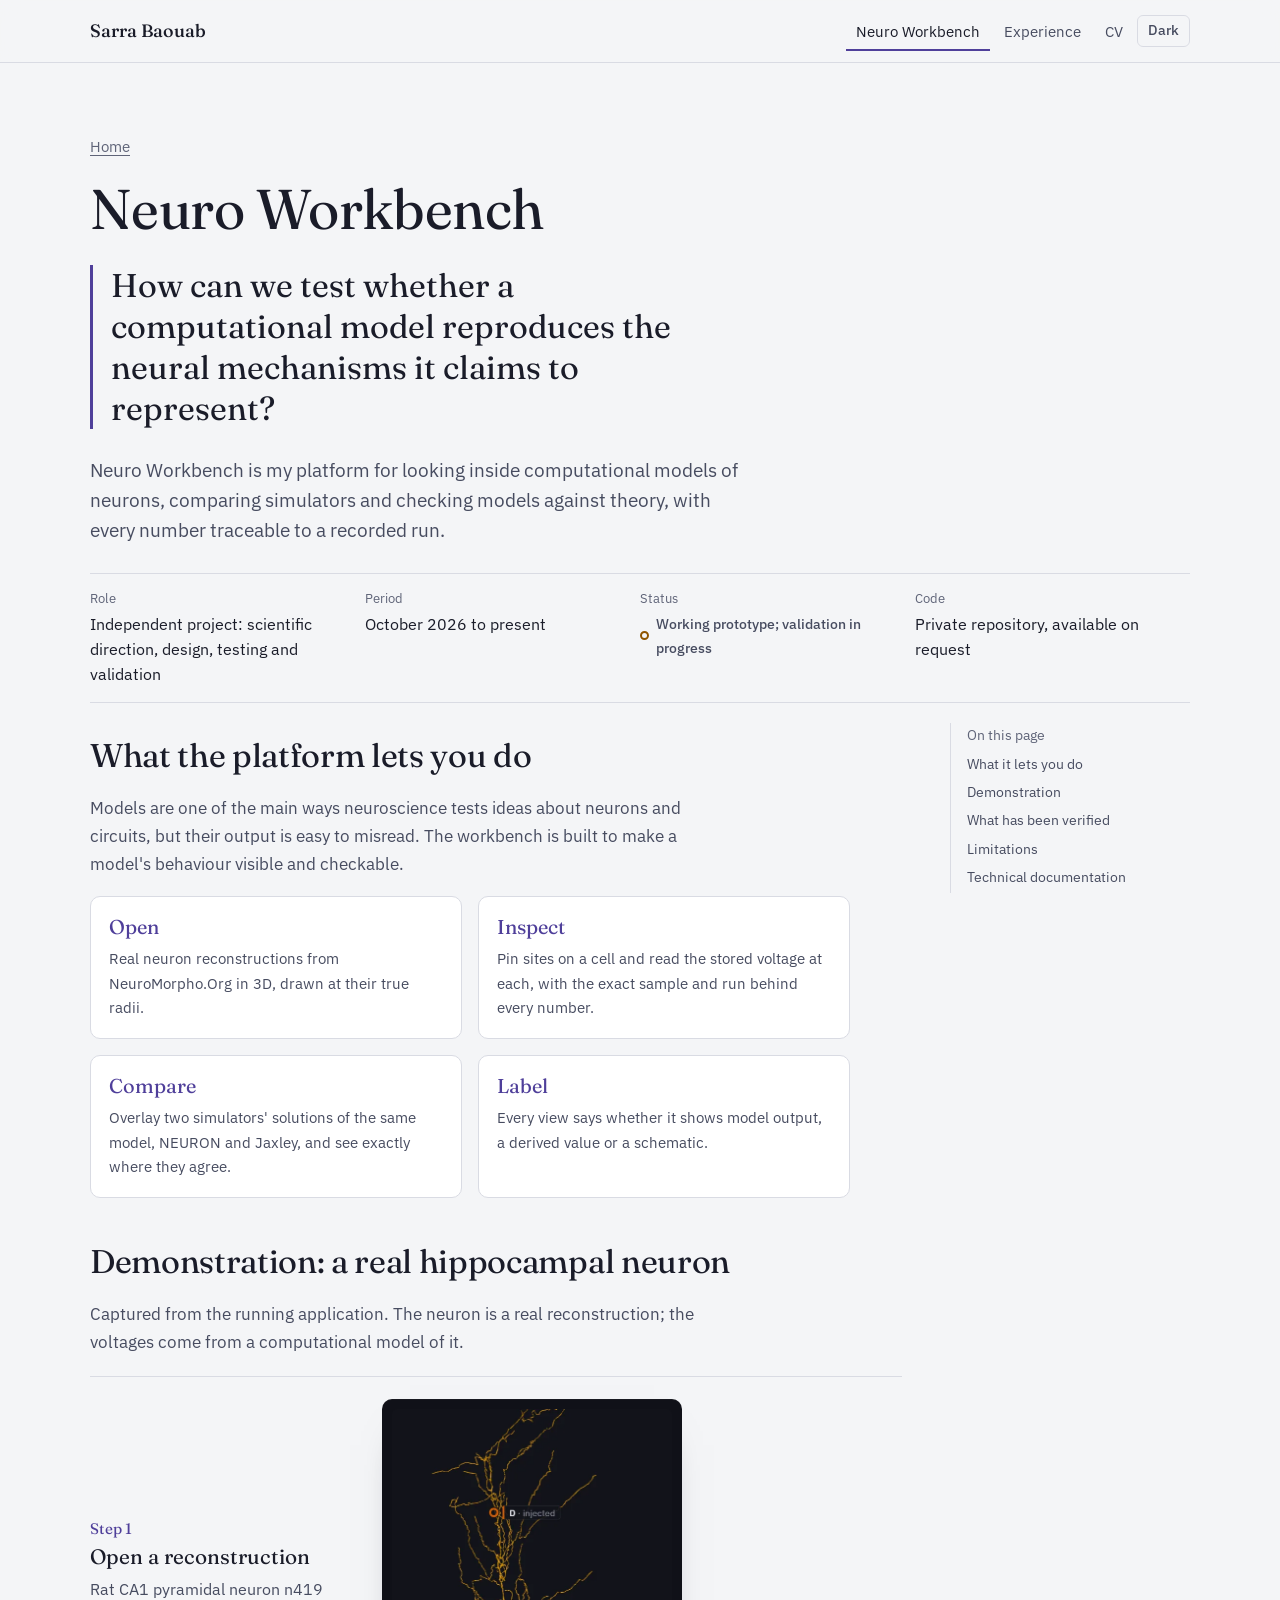
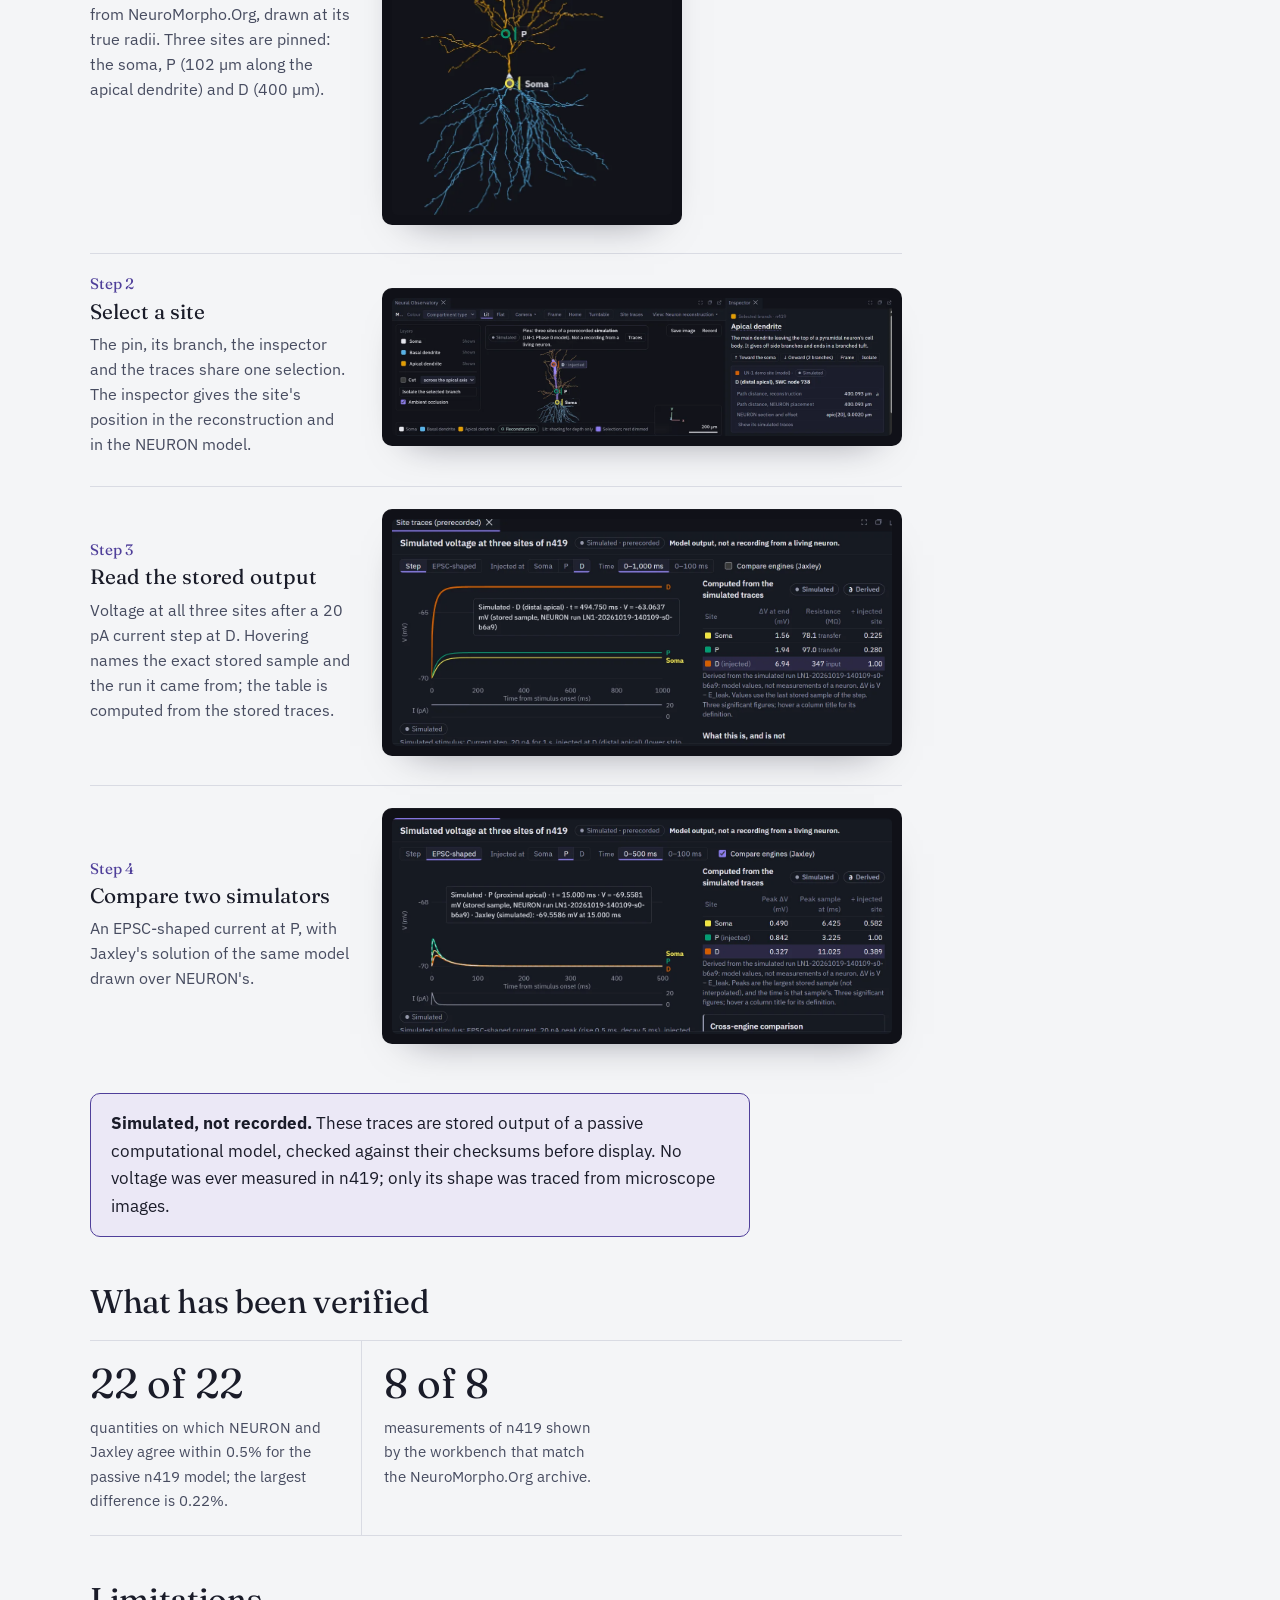
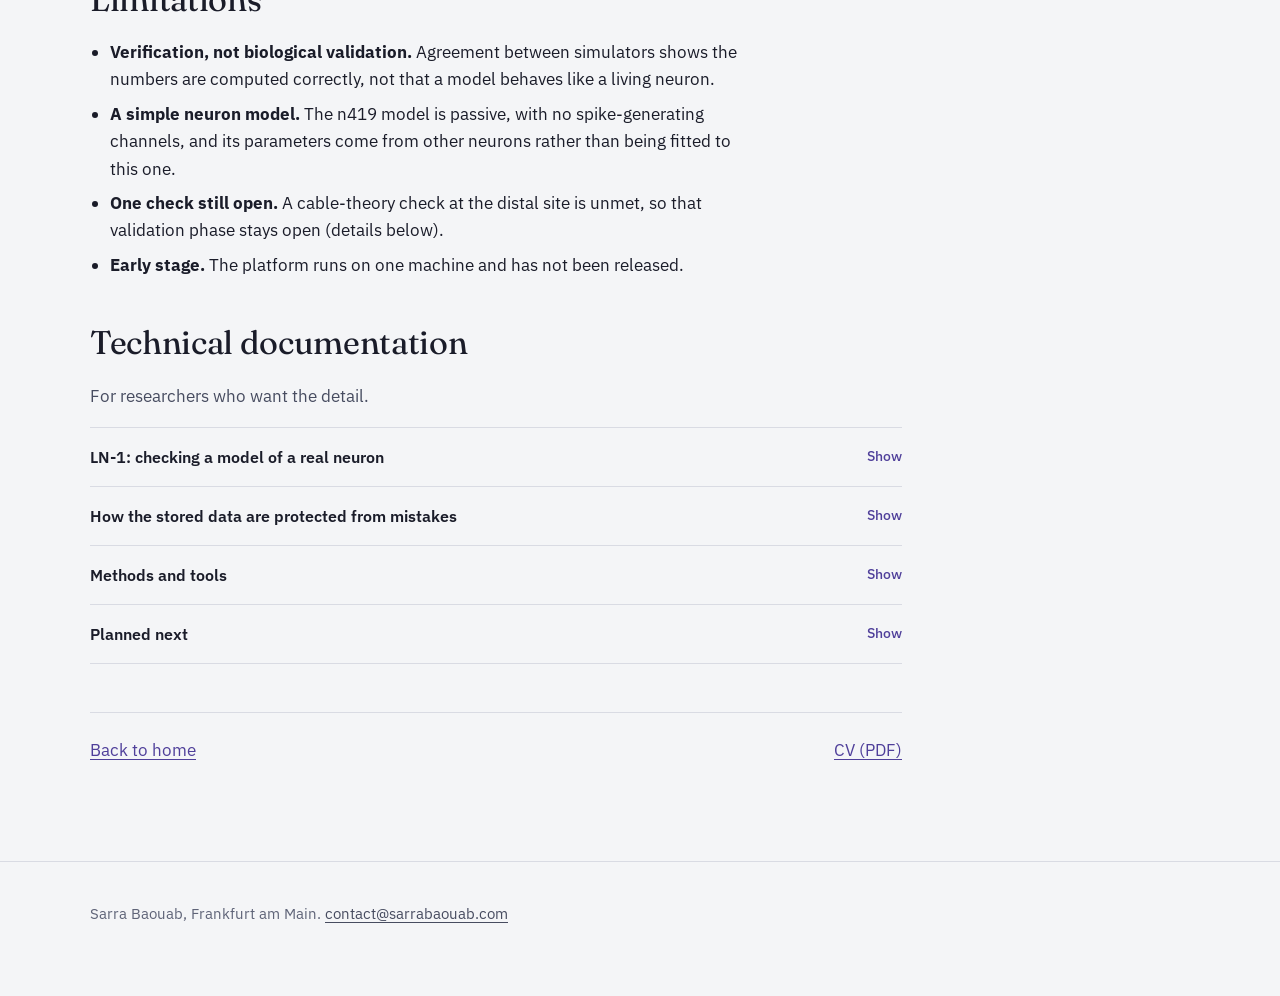
==== work/neuro-workbench.html @ 4466151b "Publish website" ====
<!doctype html>
<html lang="en">
<head>
<meta charset="utf-8">
<meta name="viewport" content="width=device-width, initial-scale=1">
<title>Neuro Workbench, Sarra Baouab</title>
<meta name="description" content="Neuro Workbench: a platform for inspecting and checking computational neuroscience models, with every number traceable to a recorded run. Independent project by Sarra Baouab.">
<link rel="preconnect" href="https://fonts.googleapis.com">
<link rel="preconnect" href="https://fonts.gstatic.com" crossorigin>
<link href="https://fonts.googleapis.com/css2?family=Fraunces:opsz,wght@9..144,300..600&family=IBM+Plex+Mono:wght@400;500&family=IBM+Plex+Sans:ital,wght@0,400;0,500;0,600;1,400&display=swap" rel="stylesheet">
<link rel="stylesheet" href="../assets/site.css">
<script>(function(){try{var t=localStorage.getItem("theme");if(t==="light"||t==="dark")document.documentElement.dataset.theme=t;}catch(e){}})();</script>
</head>
<body>
<a class="skip" href="#main">Skip to content</a>
<header class="site-head"><div class="wrap">
  <a class="brand" href="../index.html">Sarra Baouab</a>
  <nav class="nav" aria-label="Main">
    <a href="neuro-workbench.html" aria-current="page">Neuro Workbench</a>
    <a href="../index.html#exp-h">Experience</a>
    <a href="../cv/Sarra_Baouab_CV.pdf">CV</a>
    <button class="theme-btn" id="theme-btn" type="button">Dark</button>
  </nav>
</div></header>

<main id="main">
<div class="wrap">
<header class="page-head">
  <p class="crumb"><a href="../index.html">Home</a></p>
  <h1>Neuro Workbench</h1>
  <p class="question">How can we test whether a computational model reproduces the neural mechanisms it claims to represent?</p>
  <p class="lede">Neuro Workbench is my platform for looking inside computational models of neurons, comparing simulators and checking models against theory, with every number traceable to a recorded run.</p>
  <dl class="facts">
    <div><dt>Role</dt><dd>Independent project: scientific direction, design, testing and validation</dd></div>
    <div><dt>Period</dt><dd>October 2026 to present</dd></div>
    <div><dt>Status</dt><dd><span class="status wip">Working prototype; validation in progress</span></dd></div>
    <div><dt>Code</dt><dd>Private repository, available on request</dd></div>
  </dl>
</header>

<div class="body">
<article>
  <section id="platform">
    <h2>What the platform lets you do</h2>
    <p class="lead-short">Models are one of the main ways neuroscience tests ideas about neurons and circuits, but their output is easy to misread. The workbench is built to make a model's behaviour visible and checkable.</p>
    <div class="does">
      <div><h3>Open</h3><p>Real neuron reconstructions from NeuroMorpho.Org in 3D, drawn at their true radii.</p></div>
      <div><h3>Inspect</h3><p>Pin sites on a cell and read the stored voltage at each, with the exact sample and run behind every number.</p></div>
      <div><h3>Compare</h3><p>Overlay two simulators' solutions of the same model, NEURON and Jaxley, and see exactly where they agree.</p></div>
      <div><h3>Label</h3><p>Every view says whether it shows model output, a derived value or a schematic.</p></div>
    </div>
  </section>

  <section id="demo">
    <h2>Demonstration: a real hippocampal neuron</h2>
    <p class="lead-short">Captured from the running application. The neuron is a real reconstruction; the voltages come from a computational model of it.</p>
    <ol class="steps">
      <li>
        <div><span class="n"></span><h3>Open a reconstruction</h3><p>Rat CA1 pyramidal neuron n419 from NeuroMorpho.Org, drawn at its true radii. Three sites are pinned: the soma, P (102 µm along the apical dendrite) and D (400 µm).</p></div>
        <figure class="figure portrait"><a class="plate" href="../assets/img/nw-n419-overview.webp"><img src="../assets/img/nw-n419-neuron.webp" width="570" height="825" alt="The reconstructed neuron in 3D, blue basal dendrites below the soma and orange apical dendrites above, with pins at the soma, P and D." loading="lazy"></a></figure>
      </li>
      <li>
        <div><span class="n"></span><h3>Select a site</h3><p>The pin, its branch, the inspector and the traces share one selection. The inspector gives the site's position in the reconstruction and in the NEURON model.</p></div>
        <figure class="figure"><a class="plate" href="../assets/img/nw-step-select.webp"><img src="../assets/img/nw-step-select.webp" width="1400" height="388" alt="The 3D view with the selected branch highlighted and the inspector showing site D at 400.093 micrometres path distance, both in the reconstruction and in the NEURON placement." loading="lazy"></a></figure>
      </li>
      <li>
        <div><span class="n"></span><h3>Read the stored output</h3><p>Voltage at all three sites after a 20 pA current step at D. Hovering names the exact stored sample and the run it came from; the table is computed from the stored traces.</p></div>
        <figure class="figure"><a class="plate" href="../assets/img/nw-step-readout.webp"><img src="../assets/img/nw-step-readout.webp" width="1320" height="600" alt="Site traces panel: three voltage traces after a current step at D, a hover readout giving time and voltage of a stored sample, and a table of voltage change and resistance per site." loading="lazy"></a></figure>
      </li>
      <li>
        <div><span class="n"></span><h3>Compare two simulators</h3><p>An EPSC-shaped current at P, with Jaxley's solution of the same model drawn over NEURON's.</p></div>
        <figure class="figure"><a class="plate" href="../assets/img/nw-n419-traces-jaxley.webp"><img src="../assets/img/nw-n419-traces-crop.webp" width="1320" height="570" alt="Site traces panel with an EPSC-shaped response at three sites, NEURON and Jaxley traces overlaid, and a readout giving both simulators' values at the same time point." loading="lazy"></a></figure>
      </li>
    </ol>
    <div class="caveat prose">
      <p><strong>Simulated, not recorded.</strong> These traces are stored output of a passive computational model, checked against their checksums before display. No voltage was ever measured in n419; only its shape was traced from microscope images.</p>
    </div>
  </section>

  <section id="evidence">
    <h2>What has been verified</h2>
    <div class="evidence">
      <div><span class="big">22 of 22</span><p>quantities on which NEURON and Jaxley agree within 0.5% for the passive n419 model; the largest difference is 0.22%.</p></div>
      <div><span class="big">8 of 8</span><p>measurements of n419 shown by the workbench that match the NeuroMorpho.Org archive.</p></div>
    </div>
  </section>

  <section id="limits">
    <h2>Limitations</h2>
    <ul class="prose">
      <li><b>Verification, not biological validation.</b> Agreement between simulators shows the numbers are computed correctly, not that a model behaves like a living neuron.</li>
      <li><b>A simple neuron model.</b> The n419 model is passive, with no spike-generating channels, and its parameters come from other neurons rather than being fitted to this one.</li>
      <li><b>One check still open.</b> A cable-theory check at the distal site is unmet, so that validation phase stays open (details below).</li>
      <li><b>Early stage.</b> The platform runs on one machine and has not been released.</li>
    </ul>
  </section>

  <section id="technical">
    <h2>Technical documentation</h2>
    <p class="lead-short">For researchers who want the detail.</p>

    <details class="tech">
      <summary>LN-1: checking a model of a real neuron</summary>
      <div class="inner prose">
        <p>LN-1 is the workbench's first experiment with a real neuron's shape. It asks whether a passive cable model of n419 behaves as cable theory requires, and whether two independent simulators compute the same answer. The protocol and every pass/fail threshold were fixed before any run, and failures stay on record.</p>
        <ul>
          <li><b>Phase 0, complete.</b> NEURON imports the reconstruction as expected. NEURON and Jaxley agree on all 22 reference quantities (end-of-step voltage changes and EPSC-response peaks at the three sites) within 0.5%; the largest difference is 0.22%. The first comparison failed 2 of the 22 because the two simulators placed the recording sites slightly differently. A documented correction aligned the sites, and the original failure is kept on record.</li>
          <li><b>Phase 1, not complete.</b> When the internal resistance of the dendrites is made very small, every point of the cell should sit at nearly the same voltage. At the distal site D the remaining difference is 3.08×10⁻³, against a criterion of 10⁻³. The size of the miss was predicted before the run; that explains it but does not make the check pass, so the phase stays open.</li>
        </ul>
        <p>The demonstration uses the two Phase 0 runs only and counts toward none of LN-1's acceptance criteria.</p>
      </div>
    </details>

    <details class="tech">
      <summary>How the stored data are protected from mistakes</summary>
      <div class="inner prose">
        <ul>
          <li>Exactly two stored runs can be shown, and they are fixed in the loader's code: a NEURON 9.0.2 run (<span class="data">d_lambda ×9</span>, 9,863 segments, <span class="data">dt 0.025 ms</span>) and a Jaxley 0.14.0 run of the same model.</li>
          <li>Before anything is drawn, each run must pass its manifest's SHA-256 checksums, match the n419 dataset file and the frozen protocol, and reproduce from its own traces the 22 reference quantities stored with the validation results. Today all 22 match bit for bit for both runs. A run that fails is refused with its reason.</li>
          <li>Every drawn point is a stored sample. Nothing is interpolated, and long windows show each pixel's exact minimum and maximum.</li>
          <li>Every view carries a "Simulated" label, and the panel heading stays in view: "Model output, not a recording from a living neuron."</li>
          <li>Opening the demonstration simulates nothing; the loader imports no simulator and writes no file.</li>
        </ul>
        <p class="small muted">Reconstruction n419: Pyapali, Sik, Penttonen, Buzsáki &amp; Turner (1998), <i>J Comp Neurol</i> 391:335–352; NeuroMorpho.Org, CC BY 4.0. Model parameters: R<sub>m</sub> 25,700 Ω·cm², R<sub>i</sub> 200 Ω·cm, C<sub>m</sub> 1 µF/cm², E<sub>leak</sub> −70 mV. Stimuli: a 20 pA step (1 s) and a 20 pA EPSC-shaped current (rise 0.5 ms, decay 5 ms).</p>
        <figure class="figure">
          <a class="plate" href="../assets/img/nw-n419-inspector.webp"><img src="../assets/img/nw-n419-inspector.webp" width="1600" height="848" alt="Full application window: dataset panel, 3D view, site traces for a current step at D, and the inspector at site P." loading="lazy"></a>
          <figcaption><span class="src shot">Screenshot</span> The full workspace: dataset metadata, the 3D view, site traces and the inspector, with a status bar reporting 8 of 8 measurements matching the archive.</figcaption>
        </figure>
      </div>
    </details>

    <details class="tech">
      <summary>Methods and tools</summary>
      <div class="inner prose">
        <ul>
          <li><b>Simulation:</b> NEURON 9.0.2, Jaxley 0.14; passive cable theory, cross-engine comparison</li>
          <li><b>Data:</b> NeuroMorpho.Org SWC reconstructions, verified by checksum; L-Measure morphometry as reference</li>
          <li><b>Reproducibility:</b> frozen protocols, run manifests (seed, configuration and environment hashes), decision records for every amendment</li>
          <li><b>Software:</b> Python, FastAPI, pytest; TypeScript, React, Three.js, Electron</li>
        </ul>
      </div>
    </details>

    <details class="tech">
      <summary>Planned next</summary>
      <div class="inner prose">
        <p><span class="status plan">Planned, not built</span></p>
        <ul>
          <li>Close LN-1 Phase 1, then add active conductances to the n419 model.</li>
          <li>Model comparison and neural decoding on open datasets, with the same provenance rules.</li>
        </ul>
      </div>
    </details>
  </section>

  <nav class="next" aria-label="More">
    <a href="../index.html">Back to home</a>
    <a href="../cv/Sarra_Baouab_CV.pdf">CV (PDF)</a>
  </nav>
</article>

<aside class="toc" aria-label="On this page">
  <p>On this page</p>
  <ol>
    <li><a href="#platform">What it lets you do</a></li>
    <li><a href="#demo">Demonstration</a></li>
    <li><a href="#evidence">What has been verified</a></li>
    <li><a href="#limits">Limitations</a></li>
    <li><a href="#technical">Technical documentation</a></li>
  </ol>
</aside>
</div>
</div>
</main>

<footer class="site-foot"><div class="wrap">
  <p>Sarra Baouab, Frankfurt am Main. <a href="mailto:contact@sarrabaouab.com">contact@sarrabaouab.com</a></p>
</div></footer>
<script src="../assets/site.js"></script>
</body>
</html>
---- assets/site.css ----
/* Portfolio pages. The interactive atlas (atlas.html) keeps its own styles.css.
   Identity: evidence first. Screenshots sit on dark "figure plates" in both themes, and every
   figure caption says where the picture comes from (screenshot, simulated output, thesis figure). */

/* ---------- Tokens ---------- */
:root {
  --paper: #f4f5f7; --surface: #ffffff; --ink: #1a1c29; --ink-2: #474c60; --ink-3: #5f6478;
  --rule: #d9dbe3; --nissl: #4f3f9a; --nissl-soft: #ebe8f6;
  --ok: #1d7553; --wip: #8f5500; --plan: #5c6172;
  --plate: #101118; --plate-ink: #c9cbd6;
  --display: "Fraunces", Georgia, serif;
  --text: "IBM Plex Sans", system-ui, -apple-system, "Segoe UI", sans-serif;
  --data: "IBM Plex Mono", ui-monospace, Consolas, monospace;
  --measure: 66ch;
  --gutter: clamp(16px, 4vw, 40px);
  color-scheme: light;
}
@media (prefers-color-scheme: dark) {
  :root:not([data-theme="light"]) {
    --paper: #15161f; --surface: #1d1f2b; --ink: #e9e9f1; --ink-2: #b6b9c8; --ink-3: #9a9eb1;
    --rule: #2f3244; --nissl: #b4a7f6; --nissl-soft: #29263f;
    --ok: #5cc59a; --wip: #e2a54a; --plan: #a3a7b8;
    --plate: #0b0c12; --plate-ink: #c9cbd6;
    color-scheme: dark;
  }
}
:root[data-theme="dark"] {
  --paper: #15161f; --surface: #1d1f2b; --ink: #e9e9f1; --ink-2: #b6b9c8; --ink-3: #9a9eb1;
  --rule: #2f3244; --nissl: #b4a7f6; --nissl-soft: #29263f;
  --ok: #5cc59a; --wip: #e2a54a; --plan: #a3a7b8;
  --plate: #0b0c12; --plate-ink: #c9cbd6;
  color-scheme: dark;
}

/* ---------- Base ---------- */
* { box-sizing: border-box; }
html { -webkit-text-size-adjust: 100%; scroll-padding-top: 80px; }
body {
  margin: 0; background: var(--paper); color: var(--ink);
  font: 400 17px/1.62 var(--text); -webkit-font-smoothing: antialiased; overflow-x: hidden;
}
img { max-width: 100%; height: auto; display: block; }
a { color: var(--nissl); text-decoration-thickness: 1px; text-underline-offset: 3px; }
a:hover { text-decoration-thickness: 2px; }
:focus-visible { outline: 2px solid var(--nissl); outline-offset: 3px; border-radius: 2px; }
p, ul, ol, dl { margin: 0 0 1em; }
h1, h2, h3 { color: var(--ink); }
h1, h2 { font-family: var(--display); font-weight: 420; letter-spacing: -0.01em; font-optical-sizing: auto; }
h1 { font-size: clamp(2.1rem, 4.6vw, 3.5rem); line-height: 1.08; margin: 0 0 0.45em; }
h2 { font-size: clamp(1.55rem, 2.6vw, 2.05rem); line-height: 1.18; margin: 0 0 0.6em; }
h3 { font: 600 1.12rem/1.35 var(--text); margin: 1.6em 0 0.45em; }
.data, code { font-family: var(--data); font-size: 0.88em; }
.skip { position: absolute; left: -999px; top: 8px; background: var(--surface); padding: 8px 12px; z-index: 100; }
.skip:focus { left: 8px; }

.wrap { max-width: 1180px; margin: 0 auto; padding: 0 var(--gutter); }
.prose { max-width: var(--measure); }
.lede { font-size: 1.16rem; color: var(--ink-2); max-width: 60ch; }
.muted { color: var(--ink-3); }
.small { font-size: 0.9rem; }

/* ---------- Header and footer ---------- */
.site-head {
  position: sticky; top: 0; z-index: 50; background: color-mix(in srgb, var(--paper) 90%, transparent);
  backdrop-filter: blur(10px); border-bottom: 1px solid var(--rule);
}
.site-head .wrap { display: flex; align-items: center; gap: 16px; min-height: 62px; }
.brand { font: 500 1.12rem/1 var(--display); color: var(--ink); text-decoration: none; margin-right: auto; white-space: nowrap; }
.nav { display: flex; gap: 4px; align-items: center; flex-wrap: wrap; }
.nav a {
  color: var(--ink-2); text-decoration: none; font-size: 0.95rem; padding: 8px 10px; border-radius: 6px;
}
.nav a:hover { color: var(--ink); background: var(--nissl-soft); }
.nav a[aria-current="page"] { color: var(--ink); box-shadow: inset 0 -2px 0 var(--nissl); border-radius: 0; }
.theme-btn {
  border: 1px solid var(--rule); background: transparent; color: var(--ink-2); border-radius: 6px;
  font: 500 0.85rem/1 var(--text); padding: 8px 10px; cursor: pointer;
}
.theme-btn:hover { color: var(--ink); border-color: var(--ink-3); }

.site-foot { border-top: 1px solid var(--rule); margin-top: 96px; padding: 40px 0 56px; color: var(--ink-3); font-size: 0.92rem; }
.site-foot .wrap { display: flex; flex-wrap: wrap; gap: 12px 32px; justify-content: space-between; }
.site-foot a { color: var(--ink-2); }

/* ---------- Links row (CV, email, profiles) ---------- */
.links { display: flex; flex-wrap: wrap; gap: 10px; margin: 1.6em 0 0; padding: 0; list-style: none; }
.links a, .links .pending {
  display: inline-flex; align-items: center; gap: 8px; padding: 10px 16px; border-radius: 8px;
  border: 1px solid var(--rule); background: var(--surface); color: var(--ink); text-decoration: none; font-weight: 500;
}
.links a:hover { border-color: var(--nissl); }
.links a.primary { background: var(--nissl); border-color: var(--nissl); color: var(--surface); }
.links .pending { color: var(--ink-3); border-style: dashed; font-weight: 400; }

/* ---------- Home hero ---------- */
.hero { padding: clamp(40px, 7vw, 88px) 0 clamp(40px, 6vw, 72px); }
.hero .wrap { display: grid; grid-template-columns: minmax(0, 7fr) minmax(0, 4fr); gap: 32px clamp(32px, 5vw, 72px); align-items: center; }
.hero h1 { max-width: 17ch; }
.hero .who { font-size: 1.05rem; color: var(--ink-2); margin-bottom: 1.1em; }
.hero .figure { margin: 0; }

/* ---------- Figures: the dark plate is the site's one bold device ---------- */
.figure { margin: 2.2em 0; }
.plate {
  display: block; background: var(--plate); border-radius: 10px; padding: clamp(6px, 1vw, 10px);
  box-shadow: 0 1px 0 rgba(255, 255, 255, 0.04) inset, 0 18px 40px -28px rgba(10, 10, 30, 0.55);
}
.plate img { border-radius: 5px; width: 100%; }
a.plate { text-decoration: none; }
a.plate:hover img { opacity: 0.94; }
.figure figcaption { margin-top: 0.8em; font-size: 0.9rem; line-height: 1.5; color: var(--ink-2); max-width: 78ch; }
.figure figcaption b { color: var(--ink); font-weight: 600; }
.src {
  display: inline-block; font: 600 0.74rem/1 var(--text); letter-spacing: 0.01em; padding: 4px 7px; margin-right: 6px;
  border-radius: 4px; border: 1px solid currentColor; vertical-align: 1px; white-space: nowrap;
}
.src.shot { color: var(--ink-2); }
.src.sim { color: var(--nissl); }
.src.thesis { color: var(--ok); }
.src.schematic { color: var(--wip); border-style: dashed; }

/* ---------- Status ---------- */
.status { display: inline-flex; align-items: center; gap: 7px; font-size: 0.9rem; font-weight: 500; color: var(--ink-2); }
.status::before { content: ""; width: 9px; height: 9px; border-radius: 50%; background: var(--plan); flex: none; }
.status.ok::before { background: var(--ok); }
.status.wip::before { background: transparent; border: 2px solid var(--wip); width: 9px; height: 9px; box-sizing: border-box; }
.status.plan::before { background: transparent; border: 1.5px dashed var(--plan); }

/* ---------- Home: selected work ---------- */
.section { padding: clamp(40px, 6vw, 72px) 0 0; }
.section-head { display: flex; align-items: baseline; justify-content: space-between; gap: 16px; flex-wrap: wrap; margin-bottom: 8px; }
.section-head h2 { margin: 0; }
.feature {
  display: grid; grid-template-columns: minmax(0, 7fr) minmax(0, 5fr); gap: 28px clamp(28px, 4vw, 56px);
  align-items: center; padding: clamp(28px, 4vw, 44px) 0; border-top: 1px solid var(--rule);
}
.feature:first-of-type { border-top: 0; }
.feature.flip .feature-media { order: 2; }
.feature .figure { margin: 0; }
.feature h3 { font: 420 clamp(1.5rem, 2.4vw, 1.9rem)/1.15 var(--display); margin: 0.35em 0 0.5em; }
.feature h3 a { color: var(--ink); text-decoration: none; }
.feature h3 a:hover { color: var(--nissl); }
.feature .kind { color: var(--ink-3); font-size: 0.92rem; margin: 0; }
.feature p { color: var(--ink-2); }
.feature .more { font-weight: 500; }

/* The child-interviewing programme: two projects shown as one research line. */
.programme { border-top: 1px solid var(--rule); padding: clamp(28px, 4vw, 44px) 0 0; }
.programme > h3 { font: 420 clamp(1.5rem, 2.4vw, 1.9rem)/1.15 var(--display); margin: 0 0 0.4em; }
.programme > p { color: var(--ink-2); max-width: 70ch; }
.pair { display: grid; grid-template-columns: 1fr 1fr; gap: clamp(20px, 3vw, 36px); margin-top: 20px; }
.pair article { background: var(--surface); border: 1px solid var(--rule); border-radius: 12px; padding: clamp(18px, 2.4vw, 28px); display: flex; flex-direction: column; }
.pair article p { color: var(--ink-2); }
.pair h3 { font: 420 1.45rem/1.2 var(--display); margin: 0.4em 0 0.45em; }
.pair h3 a { color: var(--ink); text-decoration: none; }
.pair h3 a:hover { color: var(--nissl); }
.pair .figure { margin: 0 0 6px; }
.pair .more { margin-top: auto; font-weight: 500; }

/* Kinship example: real language data used as the ASQ visual (no picture of the confidential work). */
.kin {
  background: var(--plate); color: var(--plate-ink); border-radius: 10px; padding: 22px clamp(16px, 3vw, 26px);
  display: grid; grid-template-columns: 1fr auto 1fr; gap: 10px 18px; align-items: center; margin-bottom: 6px;
}
.kin .ar { font: 500 1.9rem/1.3 "Noto Naskh Arabic", "Amiri", "Segoe UI", serif; direction: rtl; color: #fff; }
.kin .gl { font-size: 0.82rem; color: #a5a8b8; display: block; direction: ltr; }
.kin .arrow { font-size: 1.4rem; color: #8f86d8; text-align: center; }
.kin .en { font: 420 1.5rem/1.2 var(--display); color: #fff; }
.kin .note { grid-column: 1 / -1; font-size: 0.86rem; color: #a5a8b8; border-top: 1px solid #262838; padding-top: 10px; margin-top: 4px; }

/* Text panels on the dark plate, used where a picture would need permission. */
.panel-plate { background: var(--plate); color: var(--plate-ink); border-radius: 10px; padding: 22px clamp(16px, 3vw, 28px); margin-bottom: 6px; }
.panel-plate .pt { font: 600 0.84rem/1.3 var(--text); color: #a5a8b8; margin: 0 0 14px; }
.panel-plate .note { font-size: 0.86rem; color: #a5a8b8; border-top: 1px solid #262838; padding-top: 10px; margin: 16px 0 0; }
.fis ul { list-style: none; margin: 0; padding: 0; display: grid; grid-template-columns: 1fr 1fr; gap: 12px 22px; }
.fis li { font: 420 1.12rem/1.25 var(--display); color: #fff; border-left: 2px solid #8f86d8; padding-left: 10px; }
.adapt dl { margin: 0; display: grid; grid-template-columns: auto 1fr; gap: 10px 18px; }
.adapt dt { color: #a5a8b8; font-size: 0.86rem; padding-top: 2px; }
.adapt dd { margin: 0; color: #fff; }

/* Smaller entries */
.also { display: grid; grid-template-columns: repeat(2, minmax(0, 1fr)); gap: 0 clamp(24px, 4vw, 56px); margin-top: 12px; }
.also article { border-top: 1px solid var(--rule); padding: 18px 0 8px; }
.also h3 { margin: 0 0 0.3em; font-size: 1.05rem; }
.also p { color: var(--ink-2); font-size: 0.97rem; margin-bottom: 0.5em; }

/* Interests */
.interests { display: grid; grid-template-columns: repeat(3, minmax(0, 1fr)); gap: 20px clamp(20px, 3vw, 40px); margin-top: 18px; }
.interests div { border-left: 2px solid var(--nissl); padding-left: 16px; }
.interests h3 { margin: 0 0 0.3em; }
.interests p { color: var(--ink-2); font-size: 0.97rem; margin: 0; }

/* ---------- Timeline (positions are a real sequence) ---------- */
.timeline { list-style: none; padding: 0; margin: 12px 0 0; }
.timeline li { display: grid; grid-template-columns: 11rem minmax(0, 1fr); gap: 4px 24px; padding: 16px 0; border-top: 1px solid var(--rule); }
.timeline .when { color: var(--ink-3); font-size: 0.93rem; padding-top: 2px; }
.timeline .what { font-weight: 600; }
.timeline .where { color: var(--ink-2); }
.timeline p { margin: 0.35em 0 0; color: var(--ink-2); font-size: 0.97rem; }
.timeline ul { margin: 0.4em 0 0; padding-left: 1.1em; color: var(--ink-2); font-size: 0.97rem; }
.timeline li li { display: list-item; padding: 0; border: 0; margin: 0 0 0.25em; }

/* ---------- Project pages ---------- */
.page-head { padding: clamp(36px, 6vw, 72px) 0 12px; }
.crumb { font-size: 0.92rem; margin-bottom: 1.4em; }
.crumb a { color: var(--ink-3); }
.facts {
  display: grid; grid-template-columns: repeat(auto-fit, minmax(200px, 1fr)); gap: 0; margin: 28px 0 8px;
  border-top: 1px solid var(--rule); border-bottom: 1px solid var(--rule);
}
.facts div { padding: 14px 18px 14px 0; }
.facts dt { font-size: 0.84rem; color: var(--ink-3); margin-bottom: 2px; }
.facts dd { margin: 0; font-size: 0.97rem; }
.body { display: grid; grid-template-columns: minmax(0, 1fr) 15rem; gap: 48px; align-items: start; }
.body .toc { position: sticky; top: 90px; font-size: 0.9rem; border-left: 1px solid var(--rule); padding-left: 16px; }
.body .toc p { color: var(--ink-3); margin-bottom: 0.4em; }
.body .toc ol { list-style: none; padding: 0; margin: 0; }
.body .toc li { margin: 0 0 0.35em; }
.body .toc a { color: var(--ink-2); text-decoration: none; }
.body .toc a:hover { color: var(--nissl); }
.body section { margin-bottom: 2.6em; }
.body section > h2 { margin-top: 0.4em; }
.body ul { padding-left: 1.2em; }
.body li { margin-bottom: 0.4em; }
.body .wide { max-width: none; }

/* A boxed statement for the line that must never be missed (e.g. simulated vs recorded). */
.caveat {
  border: 1px solid var(--nissl); background: var(--nissl-soft); border-radius: 10px; padding: 16px 20px; margin: 1.6em 0;
}
.caveat p:last-child, .caveat ul:last-child { margin-bottom: 0; }
.caveat strong { color: var(--ink); }

table { border-collapse: collapse; width: 100%; font-size: 0.95rem; margin: 0.6em 0 1.4em; }
th, td { text-align: left; padding: 10px 12px 10px 0; border-bottom: 1px solid var(--rule); vertical-align: top; }
th { font-weight: 600; color: var(--ink-2); font-size: 0.86rem; }
.table-scroll { overflow-x: auto; }

.figure.narrow { max-width: 560px; }
.gallery { display: grid; grid-template-columns: 1fr 1fr; gap: 28px; }
.gallery .figure { margin: 0; }

.next { display: flex; justify-content: space-between; gap: 20px; flex-wrap: wrap; border-top: 1px solid var(--rule); padding-top: 24px; margin-top: 48px; }

/* ---------- Work index ---------- */
.work-list { list-style: none; padding: 0; margin: 24px 0 0; }
.work-list > li { display: grid; grid-template-columns: 15rem minmax(0, 1fr); gap: 20px 32px; padding: 26px 0; border-top: 1px solid var(--rule); align-items: start; }
.work-list .thumb { border-radius: 8px; overflow: hidden; background: var(--plate); aspect-ratio: 16 / 10; }
.work-list .thumb img { width: 100%; height: 100%; object-fit: cover; object-position: top left; }
.work-list .thumb.text { display: grid; place-items: center; color: var(--plate-ink); font: 500 1.6rem/1.2 "Noto Naskh Arabic", "Segoe UI", serif; padding: 12px; text-align: center; }
.work-list h3 { margin: 0.1em 0 0.3em; font: 420 1.4rem/1.2 var(--display); }
.work-list h3 a { color: var(--ink); text-decoration: none; }
.work-list h3 a:hover { color: var(--nissl); }
.work-list p { color: var(--ink-2); margin-bottom: 0.5em; }
.work-list .kind { color: var(--ink-3); font-size: 0.9rem; margin: 0; }

/* ---------- Motion: one page-load moment on the home hero only ---------- */
@media (prefers-reduced-motion: no-preference) {
  .hero .figure { animation: plate-in 700ms cubic-bezier(.2, .7, .2, 1) both 120ms; }
  @keyframes plate-in { from { transform: translateY(12px); } to { transform: none; } }
}

/* ---------- Responsive ---------- */
@media (max-width: 960px) {
  .body { grid-template-columns: 1fr; }
  .body .toc { display: none; }
}
@media (max-width: 860px) {
  .hero .wrap, .feature { grid-template-columns: 1fr; }
  .hero .figure { max-width: 360px; }
  .feature.flip .feature-media { order: 0; }
  .pair, .also, .gallery { grid-template-columns: 1fr; }
  .interests { grid-template-columns: 1fr; }
  .work-list > li { grid-template-columns: 1fr; }
  .work-list .thumb { max-width: 420px; }
}
@media (max-width: 640px) {
  body { font-size: 16px; }
  .site-head { position: static; }
  .site-head .wrap { flex-wrap: wrap; gap: 2px 12px; padding-top: 10px; padding-bottom: 6px; }
  .brand { width: 100%; margin: 4px 0 0; }
  .nav { width: 100%; justify-content: space-between; flex-wrap: nowrap; }
  .nav a { padding: 8px 4px; font-size: 0.95rem; }
  .nav-long { display: none; }
  .theme-btn { padding: 6px 8px; font-size: 0.8rem; }
  .timeline li { grid-template-columns: 1fr; }
  .kin { grid-template-columns: 1fr; text-align: center; }
  .kin .arrow { transform: rotate(90deg); }
  .adapt dl { grid-template-columns: 1fr; gap: 2px; }
  .adapt dd { margin-bottom: 8px; }
  .links a, .links .pending { padding: 9px 12px; }
}

/* ---------- Print ---------- */
@media print {
  .site-head, .site-foot, .toc, .theme-btn, .skip { display: none !important; }
  body { background: #fff; color: #000; }
  .plate { box-shadow: none; }
}

/* Placeholder for a link the owner still has to supply; visible in preview, never shipped. */
.pending-inline { color: var(--ink-3); border-bottom: 1px dashed var(--ink-3); }

/* ---------- Presentation pass (22 Oct 2026, v3) ---------- */

/* What I can contribute: four capabilities, each tied to evidence. */
.caps { display: grid; grid-template-columns: repeat(4, minmax(0, 1fr)); gap: 0; margin-top: clamp(28px, 4vw, 44px);
  border-top: 1px solid var(--rule); border-bottom: 1px solid var(--rule); }
.caps > div { padding: 20px 22px 20px 0; }
.caps > div + div { padding-left: 22px; border-left: 1px solid var(--rule); }
.caps h3 { font: 420 1.22rem/1.2 var(--display); margin: 0 0 0.35em; }
.caps p { color: var(--ink-2); font-size: 0.95rem; margin: 0 0 0.5em; }
.caps a { font-size: 0.9rem; font-weight: 500; }

/* A research question set as the page's opening statement. */
.question { font: 400 clamp(1.45rem, 2.6vw, 2.05rem)/1.25 var(--display); color: var(--ink); max-width: 30ch;
  margin: 0 0 0.8em; padding-left: 18px; border-left: 3px solid var(--nissl); }

/* Four things the platform does. */
.does { display: grid; grid-template-columns: repeat(2, minmax(0, 1fr)); gap: 16px; margin: 18px 0 8px; max-width: 760px; }
.does div { background: var(--surface); border: 1px solid var(--rule); border-radius: 10px; padding: 18px; }
.does h3 { font: 420 1.25rem/1.2 var(--display); margin: 0 0 0.35em; color: var(--nissl); }
.does p { margin: 0; color: var(--ink-2); font-size: 0.95rem; }

/* Demonstration: a real sequence of steps, so numbering is meaningful here. */
.steps { list-style: none; padding: 0; margin: 20px 0 0; counter-reset: step; }
.steps > li { display: grid; grid-template-columns: minmax(0, 4fr) minmax(0, 8fr); gap: 16px 32px; align-items: center;
  padding: 22px 0; border-top: 1px solid var(--rule); counter-increment: step; }
.steps > li::before { content: none; }
.steps .n { font: 420 0.95rem/1 var(--display); color: var(--nissl); display: block; margin-bottom: 8px; }
.steps .n::before { content: "Step " counter(step); }
.steps h3 { margin: 0 0 0.35em; font: 420 1.3rem/1.2 var(--display); }
.steps p { color: var(--ink-2); font-size: 0.97rem; margin: 0; }
.steps .figure { margin: 0; }
.steps .portrait .plate { max-width: 300px; }
.steps .portrait img { max-height: 420px; object-fit: contain; }

/* Verified results: real numbers from recorded runs. */
.evidence { display: grid; grid-template-columns: repeat(3, minmax(0, 1fr)); gap: 0; margin: 16px 0 6px;
  border-top: 1px solid var(--rule); border-bottom: 1px solid var(--rule); }
.evidence > div { padding: 22px 22px 22px 0; }
.evidence > div + div { padding-left: 22px; border-left: 1px solid var(--rule); }
.evidence .big { font: 400 clamp(1.9rem, 3.4vw, 2.6rem)/1 var(--display); color: var(--ink); display: block; margin-bottom: 10px; }
.evidence p { margin: 0; color: var(--ink-2); font-size: 0.95rem; }

/* Clinical Skill Lab: generations on a horizontal timeline. */
.gens { list-style: none; padding: 0; margin: 22px 0 10px; display: grid; grid-template-columns: repeat(5, minmax(0, 1fr)); gap: 0 14px; position: relative; }
.gens::before { content: ""; position: absolute; left: 0; right: 0; top: 7px; height: 2px; background: var(--rule); }
.gens li { position: relative; padding-top: 26px; }
.gens li::before { content: ""; position: absolute; top: 0; left: 0; width: 16px; height: 16px; border-radius: 50%;
  background: var(--paper); border: 2px solid var(--ink-3); box-sizing: border-box; }
.gens li.gen::before { background: var(--nissl); border-color: var(--nissl); }
.gens li.collab::before { background: var(--paper); border: 2px dashed var(--nissl); }
.gens .when { display: block; font-size: 0.85rem; color: var(--ink-3); margin-bottom: 4px; }
.gens h3 { margin: 0 0 0.3em; font: 420 1.12rem/1.2 var(--display); }
.gens p { margin: 0; font-size: 0.92rem; color: var(--ink-2); }
.gens .who { display: block; margin-top: 6px; font-size: 0.85rem; font-weight: 500; color: var(--ink); }

/* Expandable technical sections: everything stays on the page, collapsed by default. */
details.tech { border-top: 1px solid var(--rule); padding: 4px 0; }
details.tech:last-of-type { border-bottom: 1px solid var(--rule); }
details.tech > summary { cursor: pointer; list-style: none; padding: 14px 0; font: 600 1.02rem/1.35 var(--text); color: var(--ink);
  display: flex; justify-content: space-between; gap: 16px; }
details.tech > summary::-webkit-details-marker { display: none; }
details.tech > summary::after { content: "Show"; font: 500 0.85rem/1.6 var(--text); color: var(--nissl); white-space: nowrap; }
details.tech[open] > summary::after { content: "Hide"; }
details.tech > summary:hover { color: var(--nissl); }
details.tech > .inner { padding: 0 0 18px; }
.lead-short { font-size: 1.08rem; color: var(--ink-2); max-width: 62ch; }

@media (max-width: 960px) {
  .caps, .does { grid-template-columns: 1fr 1fr; }
  .caps > div:nth-child(3) { padding-left: 0; border-left: 0; }
  .caps > div:nth-child(n+3) { border-top: 1px solid var(--rule); }
  .gens { grid-template-columns: 1fr; gap: 0; }
  .gens::before { left: 7px; right: auto; top: 0; bottom: 0; width: 2px; height: auto; }
  .gens li { padding: 0 0 20px 30px; }
  .gens li::before { top: 2px; }
}
@media (max-width: 640px) {
  .caps, .does, .evidence { grid-template-columns: 1fr; }
  .caps > div, .caps > div + div, .evidence > div, .evidence > div + div { padding: 16px 0; border-left: 0; }
  .caps > div + div, .evidence > div + div { border-top: 1px solid var(--rule); }
  .steps > li { grid-template-columns: 1fr; }
  .question { font-size: 1.35rem; }
  .prose p { margin-bottom: 0.85em; }
}

.visually-hidden { position: absolute; width: 1px; height: 1px; overflow: hidden; clip: rect(0 0 0 0); white-space: nowrap; }
.section.tight { padding-top: 0; }
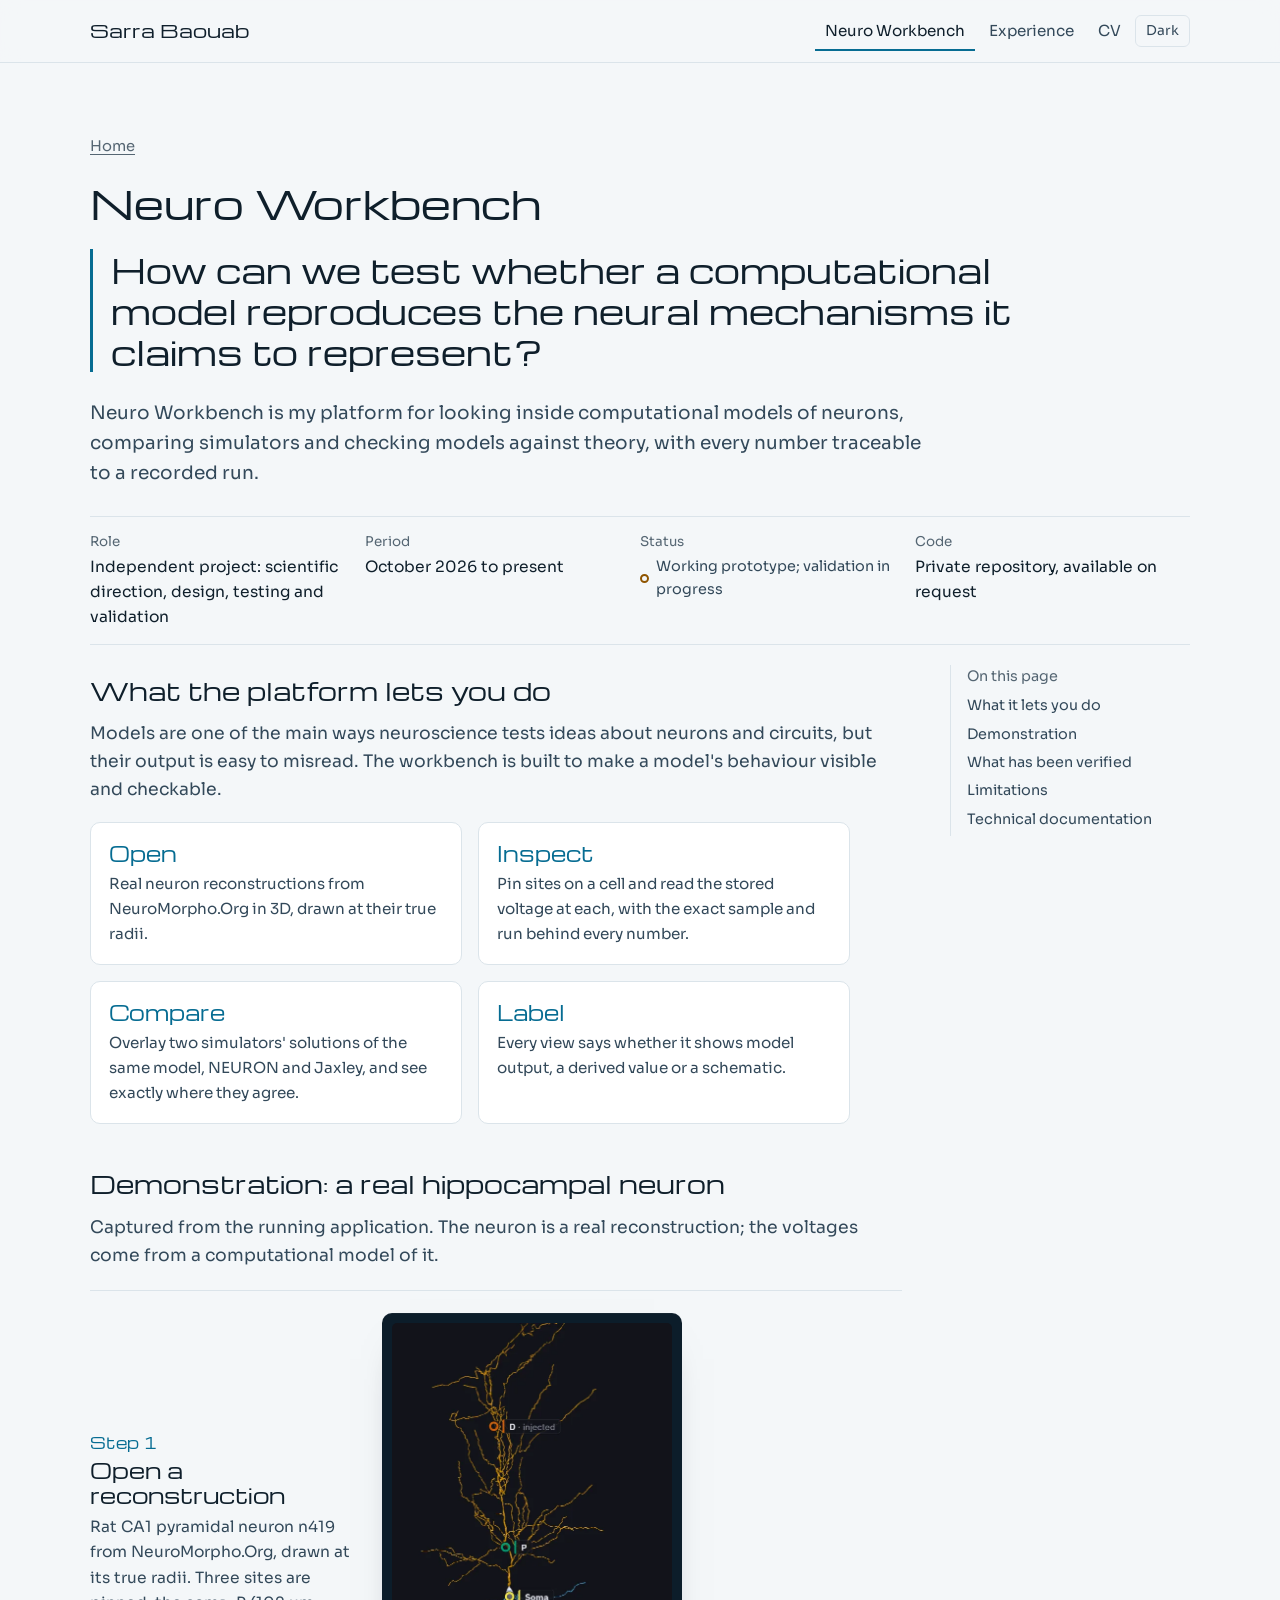
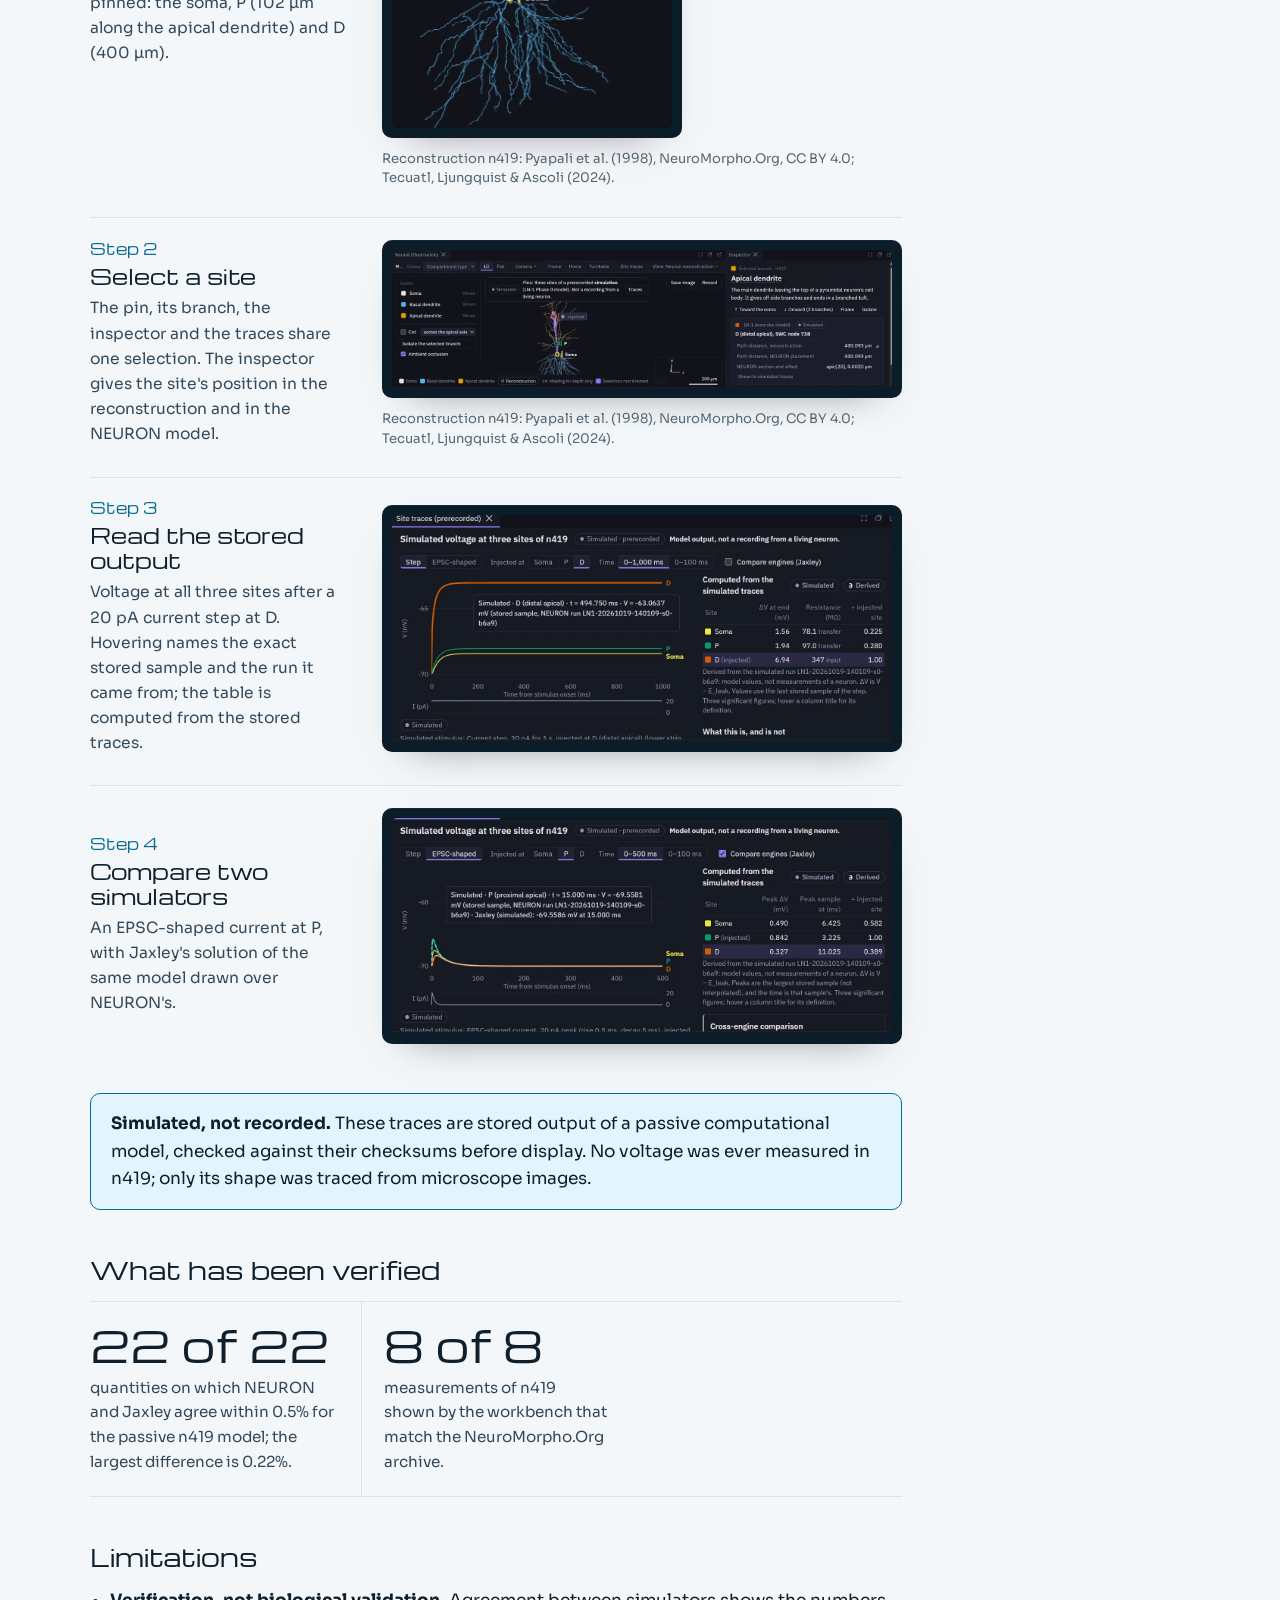
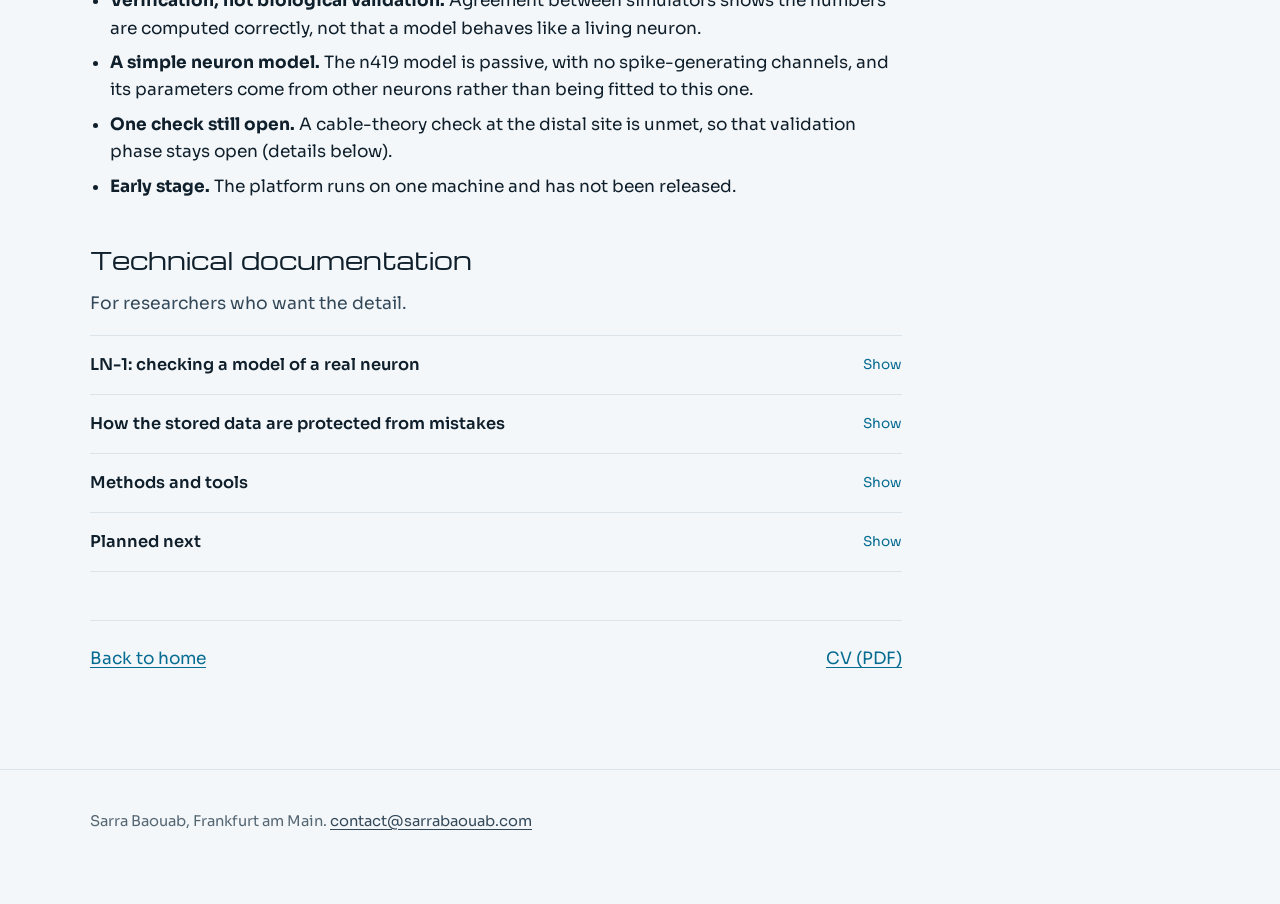
==== commit 43c2c937: "Publish website" ====
--- a/work/neuro-workbench.html
+++ b/work/neuro-workbench.html
@@ -5,9 +5,7 @@
 <meta name="viewport" content="width=device-width, initial-scale=1">
 <title>Neuro Workbench, Sarra Baouab</title>
 <meta name="description" content="Neuro Workbench: a platform for inspecting and checking computational neuroscience models, with every number traceable to a recorded run. Independent project by Sarra Baouab.">
-<link rel="preconnect" href="https://fonts.googleapis.com">
-<link rel="preconnect" href="https://fonts.gstatic.com" crossorigin>
-<link href="https://fonts.googleapis.com/css2?family=Fraunces:opsz,wght@9..144,300..600&family=IBM+Plex+Mono:wght@400;500&family=IBM+Plex+Sans:ital,wght@0,400;0,500;0,600;1,400&display=swap" rel="stylesheet">
+<link rel="stylesheet" href="../assets/fonts/fonts.css">
 <link rel="stylesheet" href="../assets/site.css">
 <script>(function(){try{var t=localStorage.getItem("theme");if(t==="light"||t==="dark")document.documentElement.dataset.theme=t;}catch(e){}})();</script>
 </head>
@@ -57,11 +55,11 @@
     <ol class="steps">
       <li>
         <div><span class="n"></span><h3>Open a reconstruction</h3><p>Rat CA1 pyramidal neuron n419 from NeuroMorpho.Org, drawn at its true radii. Three sites are pinned: the soma, P (102 µm along the apical dendrite) and D (400 µm).</p></div>
-        <figure class="figure portrait"><a class="plate" href="../assets/img/nw-n419-overview.webp"><img src="../assets/img/nw-n419-neuron.webp" width="570" height="825" alt="The reconstructed neuron in 3D, blue basal dendrites below the soma and orange apical dendrites above, with pins at the soma, P and D." loading="lazy"></a></figure>
+        <figure class="figure portrait"><a class="plate" href="../assets/img/nw-n419-overview.webp"><img src="../assets/img/nw-n419-neuron.webp" width="570" height="825" alt="The reconstructed neuron in 3D, blue basal dendrites below the soma and orange apical dendrites above, with pins at the soma, P and D." loading="lazy"></a><figcaption class="credit">Reconstruction n419: Pyapali et al. (1998), NeuroMorpho.Org, CC BY 4.0; Tecuatl, Ljungquist &amp; Ascoli (2024).</figcaption></figure>
       </li>
       <li>
         <div><span class="n"></span><h3>Select a site</h3><p>The pin, its branch, the inspector and the traces share one selection. The inspector gives the site's position in the reconstruction and in the NEURON model.</p></div>
-        <figure class="figure"><a class="plate" href="../assets/img/nw-step-select.webp"><img src="../assets/img/nw-step-select.webp" width="1400" height="388" alt="The 3D view with the selected branch highlighted and the inspector showing site D at 400.093 micrometres path distance, both in the reconstruction and in the NEURON placement." loading="lazy"></a></figure>
+        <figure class="figure"><a class="plate" href="../assets/img/nw-step-select.webp"><img src="../assets/img/nw-step-select.webp" width="1400" height="388" alt="The 3D view with the selected branch highlighted and the inspector showing site D at 400.093 micrometres path distance, both in the reconstruction and in the NEURON placement." loading="lazy"></a><figcaption class="credit">Reconstruction n419: Pyapali et al. (1998), NeuroMorpho.Org, CC BY 4.0; Tecuatl, Ljungquist &amp; Ascoli (2024).</figcaption></figure>
       </li>
       <li>
         <div><span class="n"></span><h3>Read the stored output</h3><p>Voltage at all three sites after a 20 pA current step at D. Hovering names the exact stored sample and the run it came from; the table is computed from the stored traces.</p></div>
@@ -124,7 +122,7 @@
         <p class="small muted">Reconstruction n419: Pyapali, Sik, Penttonen, Buzsáki &amp; Turner (1998), <i>J Comp Neurol</i> 391:335–352; NeuroMorpho.Org, CC BY 4.0. Model parameters: R<sub>m</sub> 25,700 Ω·cm², R<sub>i</sub> 200 Ω·cm, C<sub>m</sub> 1 µF/cm², E<sub>leak</sub> −70 mV. Stimuli: a 20 pA step (1 s) and a 20 pA EPSC-shaped current (rise 0.5 ms, decay 5 ms).</p>
         <figure class="figure">
           <a class="plate" href="../assets/img/nw-n419-inspector.webp"><img src="../assets/img/nw-n419-inspector.webp" width="1600" height="848" alt="Full application window: dataset panel, 3D view, site traces for a current step at D, and the inspector at site P." loading="lazy"></a>
-          <figcaption><span class="src shot">Screenshot</span> The full workspace: dataset metadata, the 3D view, site traces and the inspector, with a status bar reporting 8 of 8 measurements matching the archive.</figcaption>
+          <figcaption><span class="src shot">Screenshot</span> The full workspace: dataset metadata, the 3D view, site traces and the inspector, with a status bar reporting 8 of 8 measurements matching the archive. <span class="credit">Reconstruction n419: Pyapali et al. (1998), NeuroMorpho.Org, CC BY 4.0; Tecuatl, Ljungquist &amp; Ascoli (2024).</span></figcaption>
         </figure>
       </div>
     </details>
--- a/assets/fonts/fonts.css
+++ b/assets/fonts/fonts.css
@@ -0,0 +1,6 @@
+/* Fonts served from this site (SIL Open Font License; see the OFL-*.txt files beside them). */
+@font-face { font-family: "Sora"; font-style: normal; font-weight: 400; font-display: swap; src: url("sora-latin-400-normal.woff2") format("woff2"); }
+@font-face { font-family: "Sora"; font-style: normal; font-weight: 600; font-display: swap; src: url("sora-latin-600-normal.woff2") format("woff2"); }
+@font-face { font-family: "Sora"; font-style: normal; font-weight: 700; font-display: swap; src: url("sora-latin-700-normal.woff2") format("woff2"); }
+@font-face { font-family: "Michroma"; font-style: normal; font-weight: 400; font-display: swap; src: url("michroma-latin-400-normal.woff2") format("woff2"); }
+@font-face { font-family: "Nanum Pen Script"; font-style: normal; font-weight: 400; font-display: swap; src: url("nanum-pen-script-latin-400-normal.woff2") format("woff2"); }
--- a/assets/site.css
+++ b/assets/site.css
@@ -3,37 +3,39 @@
    figure caption says where the picture comes from (screenshot, simulated output, thesis figure). */
 
 /* ---------- Tokens ---------- */
+/* The white command-room look: cool white hull, ink text, cyan accents; dark follows the room at night. */
 :root {
-  --paper: #f4f5f7; --surface: #ffffff; --ink: #1a1c29; --ink-2: #474c60; --ink-3: #5f6478;
-  --rule: #d9dbe3; --nissl: #4f3f9a; --nissl-soft: #ebe8f6;
+  --paper: #f4f7f9; --surface: #ffffff; --ink: #0f1f2b; --ink-2: #33495a; --ink-3: #556673;
+  --rule: #dbe4ea; --nissl: #066c92; --nissl-soft: #e3f5fc;
   --ok: #1d7553; --wip: #8f5500; --plan: #5c6172;
-  --plate: #101118; --plate-ink: #c9cbd6;
-  --display: "Fraunces", Georgia, serif;
-  --text: "IBM Plex Sans", system-ui, -apple-system, "Segoe UI", sans-serif;
-  --data: "IBM Plex Mono", ui-monospace, Consolas, monospace;
+  --plate: #0c1d2a; --plate-ink: #d9f3ff;
+  --display: "Michroma", "Segoe UI", system-ui, sans-serif;
+  --text: "Sora", "Segoe UI", system-ui, -apple-system, sans-serif;
+  --data: "Sora", "Segoe UI", system-ui, sans-serif;
   --measure: 66ch;
   --gutter: clamp(16px, 4vw, 40px);
   color-scheme: light;
 }
 @media (prefers-color-scheme: dark) {
   :root:not([data-theme="light"]) {
-    --paper: #15161f; --surface: #1d1f2b; --ink: #e9e9f1; --ink-2: #b6b9c8; --ink-3: #9a9eb1;
-    --rule: #2f3244; --nissl: #b4a7f6; --nissl-soft: #29263f;
+    --paper: #0f1720; --surface: #16222d; --ink: #e8f4fa; --ink-2: #b4c7d3; --ink-3: #93a9b7;
+    --rule: #26394a; --nissl: #7fe3ff; --nissl-soft: #15303f;
     --ok: #5cc59a; --wip: #e2a54a; --plan: #a3a7b8;
-    --plate: #0b0c12; --plate-ink: #c9cbd6;
+    --plate: #081018; --plate-ink: #d9f3ff;
     color-scheme: dark;
   }
 }
 :root[data-theme="dark"] {
-  --paper: #15161f; --surface: #1d1f2b; --ink: #e9e9f1; --ink-2: #b6b9c8; --ink-3: #9a9eb1;
-  --rule: #2f3244; --nissl: #b4a7f6; --nissl-soft: #29263f;
+  --paper: #0f1720; --surface: #16222d; --ink: #e8f4fa; --ink-2: #b4c7d3; --ink-3: #93a9b7;
+  --rule: #26394a; --nissl: #7fe3ff; --nissl-soft: #15303f;
   --ok: #5cc59a; --wip: #e2a54a; --plan: #a3a7b8;
-  --plate: #0b0c12; --plate-ink: #c9cbd6;
+  --plate: #081018; --plate-ink: #d9f3ff;
   color-scheme: dark;
 }
 
 /* ---------- Base ---------- */
 * { box-sizing: border-box; }
+[hidden] { display: none !important; }
 html { -webkit-text-size-adjust: 100%; scroll-padding-top: 80px; }
 body {
   margin: 0; background: var(--paper); color: var(--ink);
@@ -45,9 +47,9 @@
 :focus-visible { outline: 2px solid var(--nissl); outline-offset: 3px; border-radius: 2px; }
 p, ul, ol, dl { margin: 0 0 1em; }
 h1, h2, h3 { color: var(--ink); }
-h1, h2 { font-family: var(--display); font-weight: 420; letter-spacing: -0.01em; font-optical-sizing: auto; }
-h1 { font-size: clamp(2.1rem, 4.6vw, 3.5rem); line-height: 1.08; margin: 0 0 0.45em; }
-h2 { font-size: clamp(1.55rem, 2.6vw, 2.05rem); line-height: 1.18; margin: 0 0 0.6em; }
+h1, h2 { font-family: var(--display); font-weight: 400; letter-spacing: 0; }
+h1 { font-size: clamp(1.55rem, 3.2vw, 2.45rem); line-height: 1.22; margin: 0 0 0.55em; }
+h2 { font-size: clamp(1.15rem, 1.9vw, 1.5rem); line-height: 1.3; margin: 0 0 0.6em; }
 h3 { font: 600 1.12rem/1.35 var(--text); margin: 1.6em 0 0.45em; }
 .data, code { font-family: var(--data); font-size: 0.88em; }
 .skip { position: absolute; left: -999px; top: 8px; background: var(--surface); padding: 8px 12px; z-index: 100; }
@@ -60,11 +62,11 @@
 .small { font-size: 0.9rem; }
 
 /* ---------- Header and footer ---------- */
-.site-head {
+.site-head, .hud {
   position: sticky; top: 0; z-index: 50; background: color-mix(in srgb, var(--paper) 90%, transparent);
   backdrop-filter: blur(10px); border-bottom: 1px solid var(--rule);
 }
-.site-head .wrap { display: flex; align-items: center; gap: 16px; min-height: 62px; }
+.site-head .wrap, .hud .wrap { display: flex; align-items: center; gap: 16px; min-height: 62px; }
 .brand { font: 500 1.12rem/1 var(--display); color: var(--ink); text-decoration: none; margin-right: auto; white-space: nowrap; }
 .nav { display: flex; gap: 4px; align-items: center; flex-wrap: wrap; }
 .nav a {
@@ -276,10 +278,11 @@
 }
 @media (max-width: 640px) {
   body { font-size: 16px; }
-  .site-head { position: static; }
-  .site-head .wrap { flex-wrap: wrap; gap: 2px 12px; padding-top: 10px; padding-bottom: 6px; }
+  .site-head, .hud { position: static; }
+  .site-head .wrap, .hud .wrap { flex-wrap: wrap; gap: 2px 12px; padding-top: 10px; padding-bottom: 6px; }
   .brand { width: 100%; margin: 4px 0 0; }
   .nav { width: 100%; justify-content: space-between; flex-wrap: nowrap; }
+  .hud .nav { flex-wrap: wrap; justify-content: flex-start; align-items: center; gap: 6px 10px; }
   .nav a { padding: 8px 4px; font-size: 0.95rem; }
   .nav-long { display: none; }
   .theme-btn { padding: 6px 8px; font-size: 0.8rem; }
@@ -388,3 +391,32 @@
 
 .visually-hidden { position: absolute; width: 1px; height: 1px; overflow: hidden; clip: rect(0 0 0 0); white-space: nowrap; }
 .section.tight { padding-top: 0; }
+
+/* ---------- The home page's header (the HUD) and its two modes: 3D room or plain page ---------- */
+.hud .btn {
+  display: inline-flex; align-items: center; gap: 8px; cursor: pointer; text-decoration: none; white-space: nowrap;
+  background: var(--surface); border: 1px solid var(--rule); color: var(--ink); border-radius: 999px; padding: 7px 14px;
+  font: 600 0.85rem/1.2 var(--text);
+}
+.hud .btn:hover { border-color: var(--nissl); }
+.figure .credit { display: block; font-size: 0.82rem; color: var(--ink-3); }
+#plain-note { display: none; margin: 0; padding: 10px var(--gutter); background: var(--nissl-soft); color: var(--ink); font-size: 0.95rem; text-align: center; }
+html[data-nowebgl] #plain-note, html[data-fallback] #plain-note { display: block; }
+/* the mode button is offered only where the room can run, and names the other mode */
+html:not([data-roomok]) #mode-btn, html:not([data-mode="room"]) #snd { display: none; }
+html[data-mode="room"] #mode-btn .to-room, html:not([data-mode="room"]) #mode-btn .to-plain { display: none; }
+html[data-mode="room"] #main, html[data-mode="room"] .site-foot, html[data-mode="room"] .plain-only { display: none; }
+html:not([data-mode="room"]) #room { display: none; }
+html[data-mode="room"], html[data-mode="room"] body { height: 100%; overflow: hidden; }
+html[data-mode="room"] .hud {
+  --surface: #ffffff; --ink: #0f1f2b; --ink-2: #33495a; --rule: #dbe4ea; --nissl: #066c92; color-scheme: light;
+  position: fixed; top: 0; left: 0; right: 0; z-index: 40; background: transparent; border-bottom: 0;
+  backdrop-filter: none; -webkit-backdrop-filter: none; padding-top: env(safe-area-inset-top, 0px); pointer-events: none;
+}
+html[data-mode="room"] .hud .wrap { flex-wrap: wrap; align-items: flex-start; padding-top: 12px; max-width: none; }
+html[data-mode="room"] .hud a, html[data-mode="room"] .hud button { pointer-events: auto; }
+html[data-mode="room"] .hud-name {
+  width: auto; margin: 0 auto 0 0; padding: 6px 12px; border-radius: 10px; font-size: 1rem;
+  background: color-mix(in srgb, var(--surface) 86%, transparent); backdrop-filter: blur(10px); -webkit-backdrop-filter: blur(10px);
+}
+html[data-mode="room"] .hud .nav { width: auto; justify-content: flex-end; flex-wrap: wrap; gap: 6px; }
